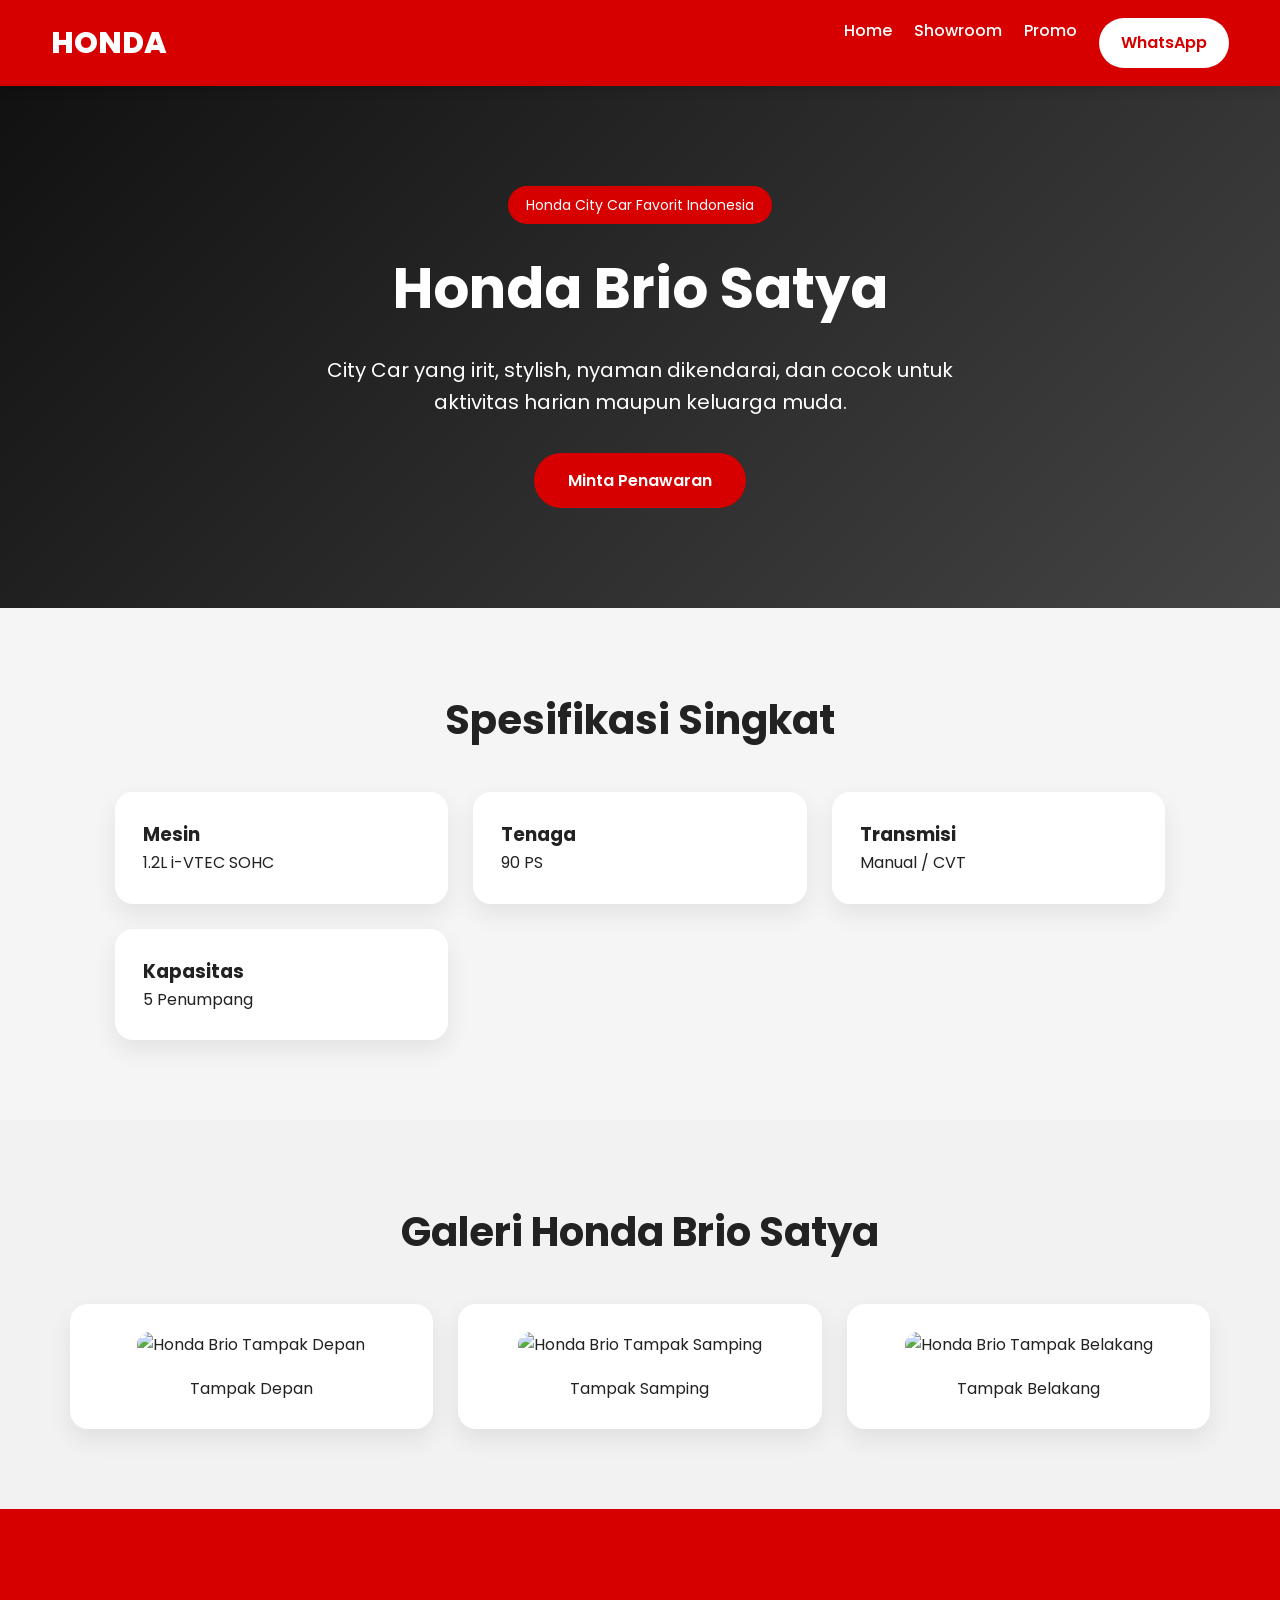
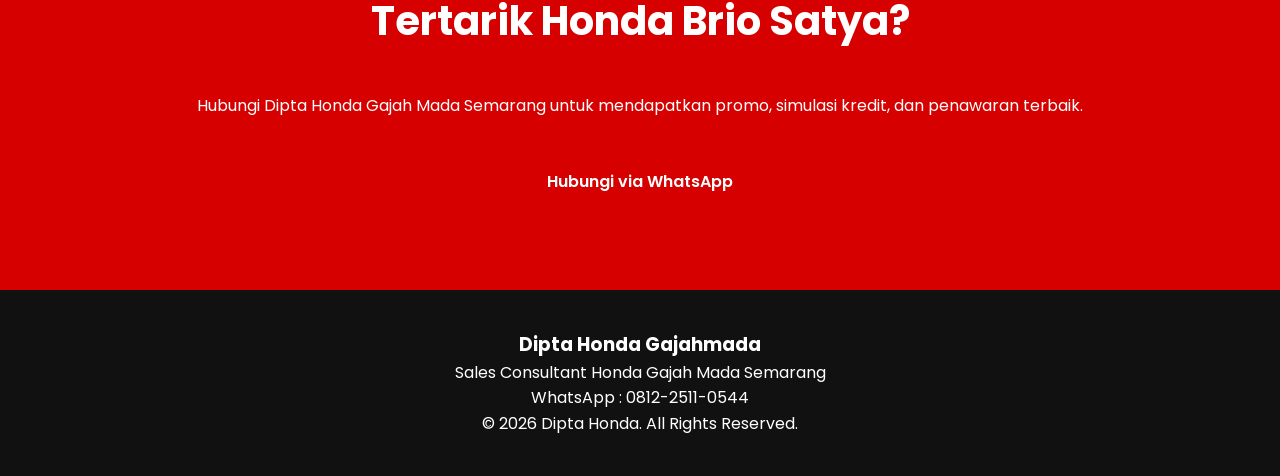
==== brio-satya.html @ e1f7784e "Tambah halaman Brio Satya" ====
<!DOCTYPE html>
<html lang="id">

<head>
    <meta charset="UTF-8">
    <meta name="viewport" content="width=device-width, initial-scale=1.0">

    <title>Honda Brio Satya | Dipta Honda Gajah Mada</title>

    <link rel="preconnect" href="https://fonts.googleapis.com">
    <link rel="preconnect" href="https://fonts.gstatic.com" crossorigin>

    <link href="https://fonts.googleapis.com/css2?family=Poppins:wght@400;500;600;700;800&display=swap" rel="stylesheet">

    <link rel="stylesheet" href="style.css">
</head>

<body>

<header>

<div class="container">

<div class="logo">
HONDA
</div>

<nav>
<a href="index.html">Home</a>
<a href="index.html#showroom">Showroom</a>
<a href="index.html#promo">Promo</a>
<a href="https://wa.me/6281225110544" class="btn">WhatsApp</a>
</nav>

</div>

</header>

<section class="hero">

<div class="hero-content">

<span class="badge">
Honda City Car Favorit Indonesia
</span>

<h1>Honda Brio Satya</h1>

<p>
City Car yang irit, stylish, nyaman dikendarai, dan cocok untuk aktivitas harian maupun keluarga muda.
</p>

<a href="https://wa.me/6281225110544?text=Halo%20Dipta,%20saya%20ingin%20bertanya%20tentang%20Honda%20Brio%20Satya" class="btn-red">
Minta Penawaran
</a>

</div>

</section>
<section>

<div class="container">

<h2>Spesifikasi Singkat</h2>

<div class="grid">

<div class="card">

<h3>Mesin</h3>
<p>1.2L i-VTEC SOHC</p>

</div>

<div class="card">

<h3>Tenaga</h3>
<p>90 PS</p>

</div>

<div class="card">

<h3>Transmisi</h3>
<p>Manual / CVT</p>

</div>

<div class="card">

<h3>Kapasitas</h3>
<p>5 Penumpang</p>

</div>

</div>

</div>

</section>

<section class="showroom">

<h2>Galeri Honda Brio Satya</h2>

<div class="grid">

<div class="card">
<img src="images/brio-front.jpg" class="car-img" alt="Honda Brio Tampak Depan">
<p>Tampak Depan</p>
</div>

<div class="card">
<img src="images/brio-side.jpg" class="car-img" alt="Honda Brio Tampak Samping">
<p>Tampak Samping</p>
</div>

<div class="card">
<img src="images/brio-rear.jpg" class="car-img" alt="Honda Brio Tampak Belakang">
<p>Tampak Belakang</p>
</div>

</div>

</section>
<section class="promo" id="promo">

<h2>Tertarik Honda Brio Satya?</h2>

<p>
Hubungi Dipta Honda Gajah Mada Semarang untuk mendapatkan promo, simulasi kredit, dan penawaran terbaik.
</p>

<a href="https://wa.me/6281225110544?text=Halo%20Dipta,%20saya%20tertarik%20dengan%20Honda%20Brio%20Satya" class="btn-red">
Hubungi via WhatsApp
</a>

</section>

<footer>

<h3>Dipta Honda Gajahmada</h3>

<p>Sales Consultant Honda Gajah Mada Semarang</p>

<p>WhatsApp : 0812-2511-0544</p>

<p>© 2026 Dipta Honda. All Rights Reserved.</p>

</footer>

</body>

</html>
---- style.css ----
*{
    margin:0;
    padding:0;
    box-sizing:border-box;
}

html{
    scroll-behavior:smooth;
}

body{
    font-family:'Poppins',sans-serif;
    background:#f5f5f5;
    color:#222;
    line-height:1.6;
}

.container{
    width:min(92%,1200px);
    margin:auto;
}

/* HEADER */

header{
    background:#d60000;
    position:sticky;
    top:0;
    z-index:1000;
    box-shadow:0 3px 12px rgba(0,0,0,.15);
}

header .container{
    display:flex;
    justify-content:space-between;
    align-items:center;
    padding:18px 0;
}

.logo{
    color:#fff;
    font-size:30px;
    font-weight:800;
}

nav{
    display:flex;
    gap:22px;
}

nav a{
    color:#fff;
    text-decoration:none;
    font-weight:500;
}

.btn{
    background:#fff;
    color:#d60000;
    padding:12px 22px;
    border-radius:30px;
    text-decoration:none;
    font-weight:600;
}

/* HERO */

.hero{
    background:linear-gradient(135deg,#111,#444);
    color:#fff;
    text-align:center;
    padding:100px 20px;
}

.hero-content{
    max-width:900px;
    margin:auto;
}

.badge{
    display:inline-block;
    background:#d60000;
    padding:8px 18px;
    border-radius:30px;
    margin-bottom:20px;
    font-size:14px;
}

.hero h1{
    font-size:56px;
    margin-bottom:20px;
}

.hero p{
    max-width:700px;
    margin:auto;
    font-size:20px;
}

.btn-red{
    display:inline-block;
    margin-top:35px;
    background:#d60000;
    color:#fff;
    padding:15px 34px;
    border-radius:35px;
    text-decoration:none;
    font-weight:600;
}

/* SECTION */

section{
    padding:80px 20px;
}

section h2{
    text-align:center;
    font-size:40px;
    margin-bottom:40px;
}

.grid{
    display:grid;
    grid-template-columns:repeat(auto-fit,minmax(260px,1fr));
    gap:25px;
    width:min(92%,1200px);
    margin:auto;
}

.card{
    background:#fff;
    border-radius:18px;
    padding:28px;
    box-shadow:0 10px 25px rgba(0,0,0,.08);
    transition:.3s;
}

.card:hover{
    transform:translateY(-6px);
}

.why{
    background:#fff;
}

.why .card{
    text-align:center;
    border-top:5px solid #d60000;
}

.showroom{
    background:#f2f2f2;
}

.showroom .card{
    text-align:center;
}

.promo{
    background:#d60000;
    color:#fff;
    text-align:center;
}

.promo h2{
    color:#fff;
}

footer{
    background:#111;
    color:#fff;
    text-align:center;
    padding:40px 20px;
}

/* MOBILE */

@media(max-width:768px){

header .container{
    flex-direction:column;
    gap:16px;
}

nav{
    flex-wrap:wrap;
    justify-content:center;
    gap:14px;
}

.hero{
    padding:70px 20px;
}

.hero h1{
    font-size:36px;
}

.hero p{
    font-size:17px;
}

.btn,
.btn-red{
    display:block;
    width:100%;
    text-align:center;
}
    

.grid{
    grid-template-columns:1fr;
}

section h2{
    font-size:30px;
}

}
.car-img{
    width:100%;
    border-radius:15px;
    margin-bottom:18px;
    object-fit:cover;
}

.price{
    font-size:24px;
    font-weight:700;
    color:#d60000;
    margin-bottom:18px;
}

.feature-list{
    list-style:none;
    padding:0;
    margin-bottom:20px;
}

.feature-list li{
    margin:8px 0;
}

.btn-detail{
    display:block;
    text-align:center;
    text-decoration:none;
    padding:14px;
    border:2px solid #d60000;
    color:#d60000;
    border-radius:30px;
    font-weight:600;
    margin-bottom:15px;
    transition:.3s;
}

.btn-detail:hover{
    background:#d60000;
    color:#fff;
}
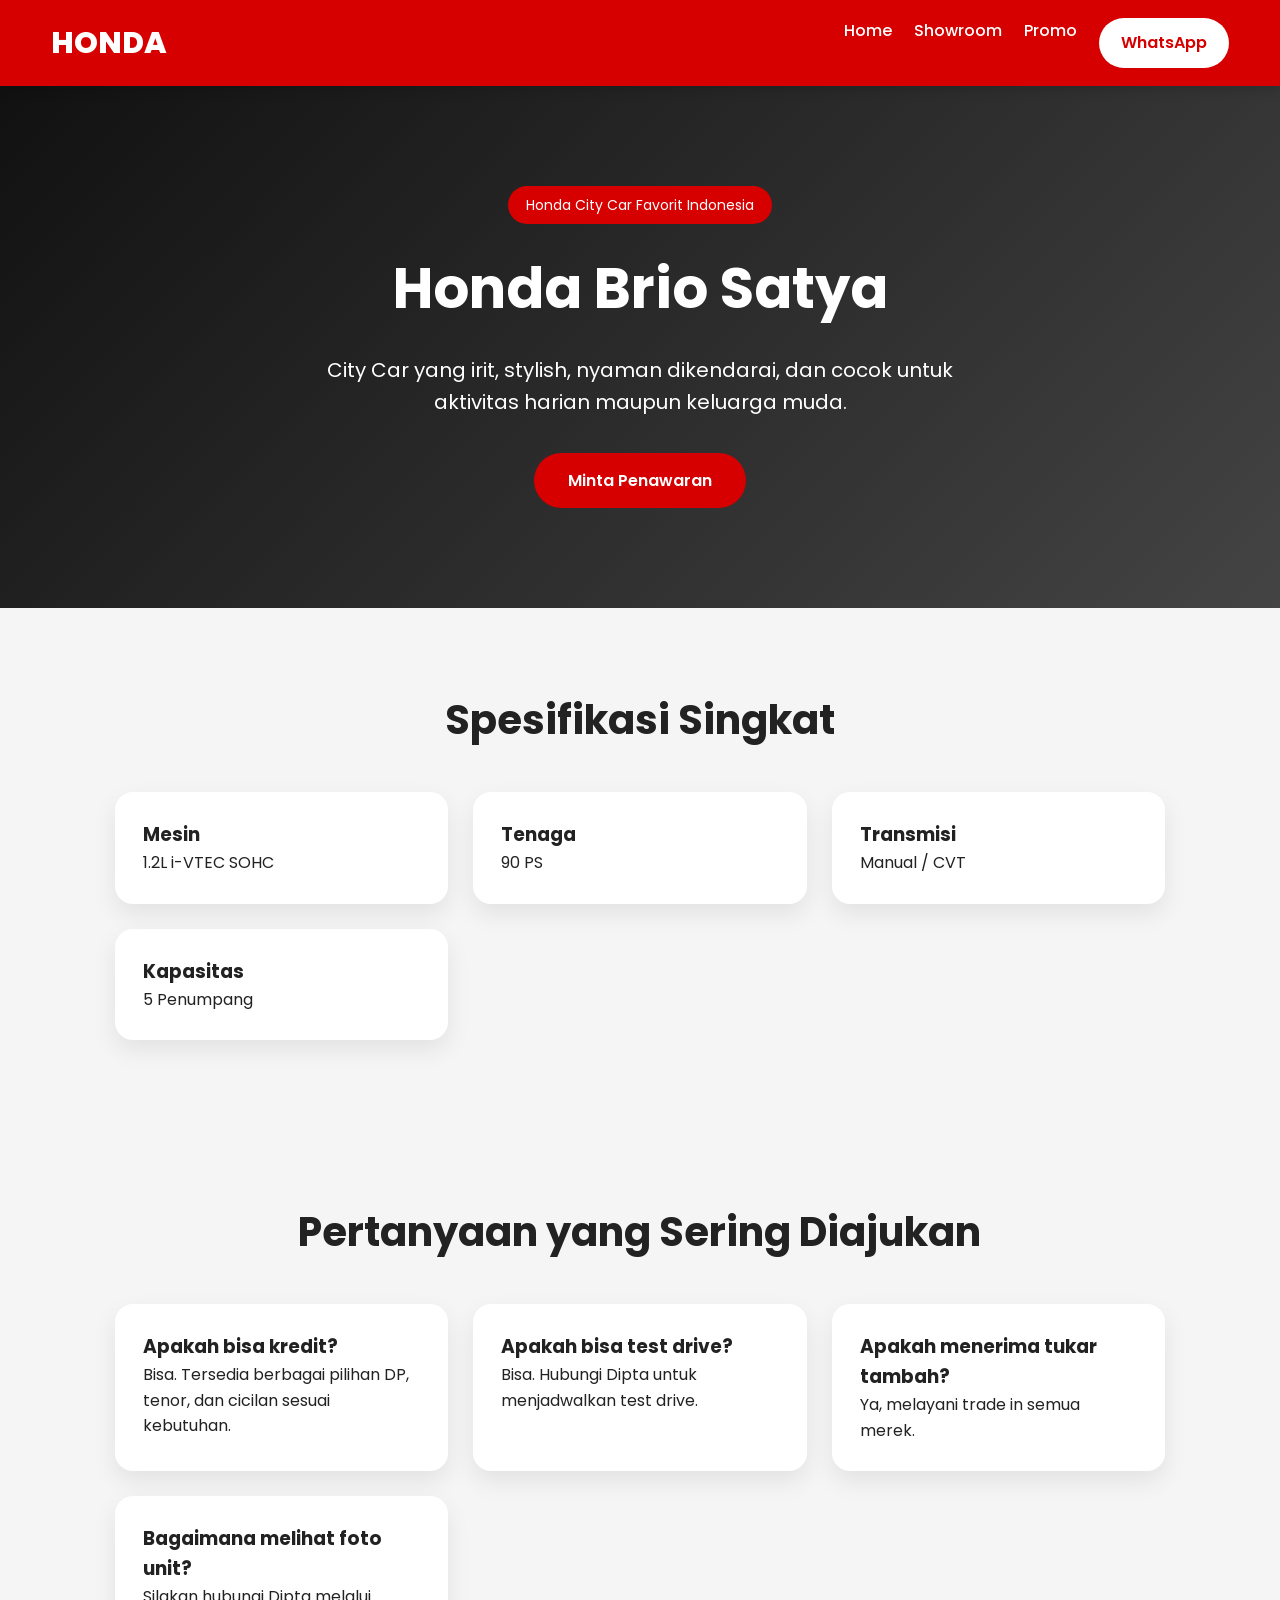
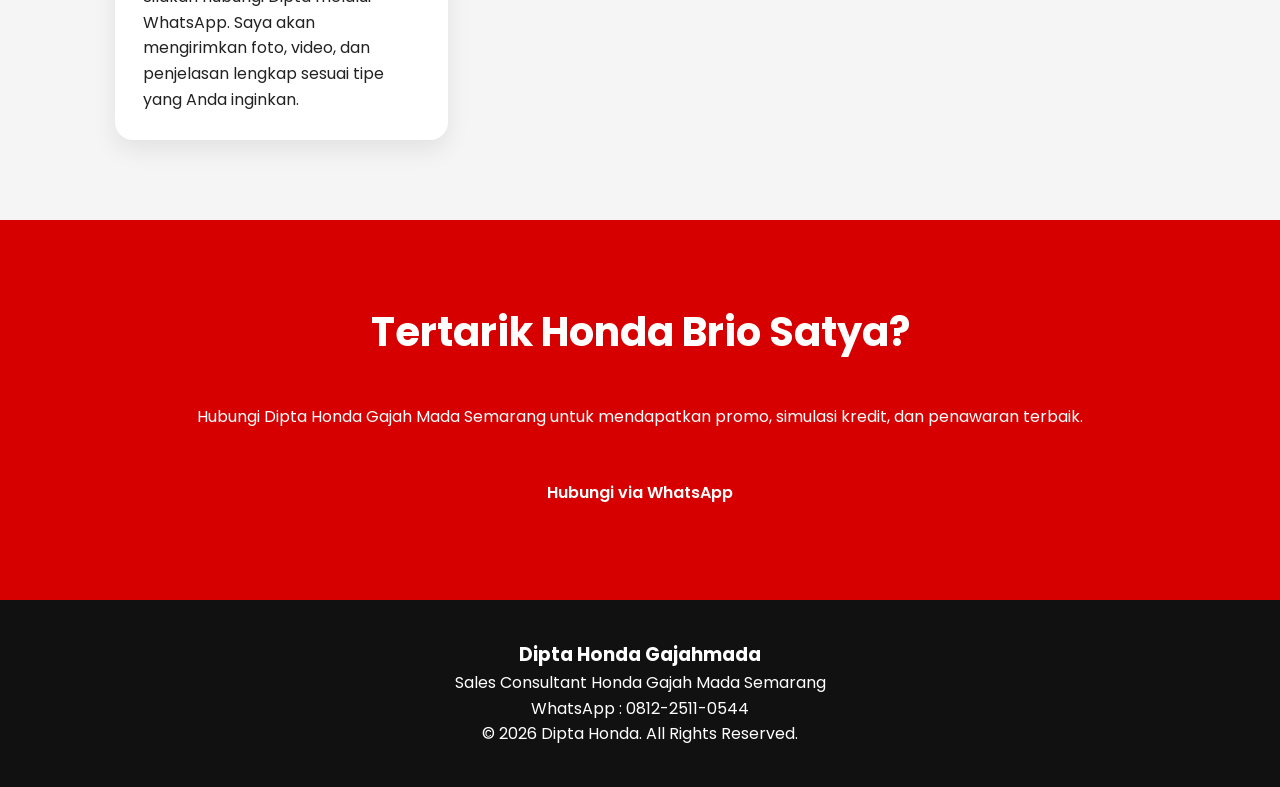
==== commit bf05f7cc: "Update halaman Brio Satya dengan FAQ" ====
--- a/brio-satya.html
+++ b/brio-satya.html
@@ -98,26 +98,34 @@
 </div>
 
 </section>
+<section>
 
-<section class="showroom">
+<div class="container">
 
-<h2>Galeri Honda Brio Satya</h2>
+<h2>Pertanyaan yang Sering Diajukan</h2>
 
 <div class="grid">
 
 <div class="card">
-<img src="images/brio-front.jpg" class="car-img" alt="Honda Brio Tampak Depan">
-<p>Tampak Depan</p>
+<h3>Apakah bisa kredit?</h3>
+<p>Bisa. Tersedia berbagai pilihan DP, tenor, dan cicilan sesuai kebutuhan.</p>
 </div>
 
 <div class="card">
-<img src="images/brio-side.jpg" class="car-img" alt="Honda Brio Tampak Samping">
-<p>Tampak Samping</p>
+<h3>Apakah bisa test drive?</h3>
+<p>Bisa. Hubungi Dipta untuk menjadwalkan test drive.</p>
 </div>
 
 <div class="card">
-<img src="images/brio-rear.jpg" class="car-img" alt="Honda Brio Tampak Belakang">
-<p>Tampak Belakang</p>
+<h3>Apakah menerima tukar tambah?</h3>
+<p>Ya, melayani trade in semua merek.</p>
+</div>
+
+<div class="card">
+<h3>Bagaimana melihat foto unit?</h3>
+<p>Silakan hubungi Dipta melalui WhatsApp. Saya akan mengirimkan foto, video, dan penjelasan lengkap sesuai tipe yang Anda inginkan.</p>
+</div>
+
 </div>
 
 </div>
